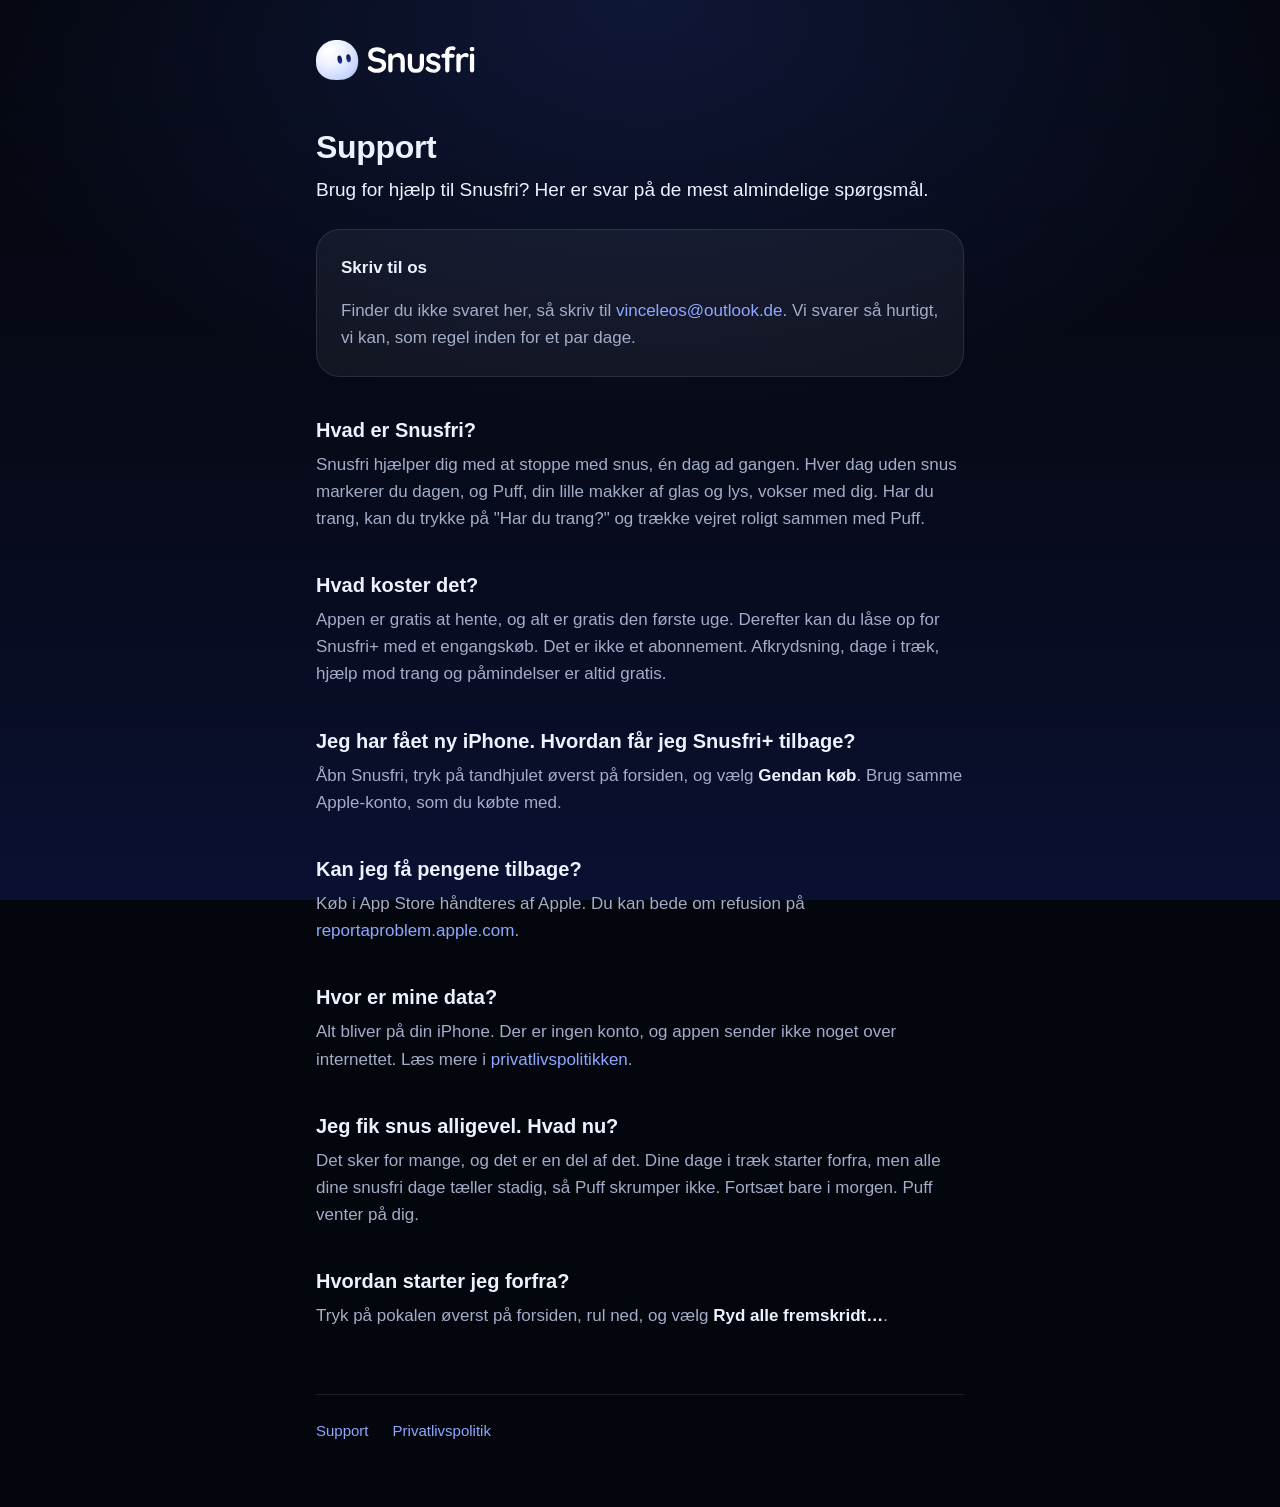
==== support/index.html @ defacceb "Add Snusfri support and privacy pages Co-Authored-By: Claude Opus 5.5 <noreply@anthropic.com>" ====
<!doctype html>
<html lang="da">
<head>
  <meta charset="utf-8">
  <meta name="viewport" content="width=device-width, initial-scale=1">
  <title>Support – Snusfri</title>
  <meta name="description" content="Hjælp til Snusfri: spørgsmål, køb af Snusfri+ og kontakt.">
  <link rel="icon" href="../favicon.png">
  <link rel="apple-touch-icon" href="../apple-touch-icon.png">
  <link rel="stylesheet" href="../style.css">
</head>
<body>
<main>
  <header><a href="../"><img src="../logo.svg" alt="Snusfri"></a></header>

  <h1>Support</h1>
  <p class="lead">Brug for hjælp til Snusfri? Her er svar på de mest almindelige spørgsmål.</p>

  <div class="card">
    <p><strong>Skriv til os</strong></p>
    <p>Finder du ikke svaret her, så skriv til <a href="mailto:vinceleos@outlook.de">vinceleos@outlook.de</a>. Vi svarer så hurtigt, vi kan, som regel inden for et par dage.</p>
  </div>

  <h2>Hvad er Snusfri?</h2>
  <p>Snusfri hjælper dig med at stoppe med snus, én dag ad gangen. Hver dag uden snus markerer du dagen, og Puff, din lille makker af glas og lys, vokser med dig. Har du trang, kan du trykke på "Har du trang?" og trække vejret roligt sammen med Puff.</p>

  <h2>Hvad koster det?</h2>
  <p>Appen er gratis at hente, og alt er gratis den første uge. Derefter kan du låse op for Snusfri+ med et engangskøb. Det er ikke et abonnement. Afkrydsning, dage i træk, hjælp mod trang og påmindelser er altid gratis.</p>

  <h2>Jeg har fået ny iPhone. Hvordan får jeg Snusfri+ tilbage?</h2>
  <p>Åbn Snusfri, tryk på tandhjulet øverst på forsiden, og vælg <strong>Gendan køb</strong>. Brug samme Apple-konto, som du købte med.</p>

  <h2>Kan jeg få pengene tilbage?</h2>
  <p>Køb i App Store håndteres af Apple. Du kan bede om refusion på <a href="https://reportaproblem.apple.com">reportaproblem.apple.com</a>.</p>

  <h2>Hvor er mine data?</h2>
  <p>Alt bliver på din iPhone. Der er ingen konto, og appen sender ikke noget over internettet. Læs mere i <a href="../privacy/">privatlivspolitikken</a>.</p>

  <h2>Jeg fik snus alligevel. Hvad nu?</h2>
  <p>Det sker for mange, og det er en del af det. Dine dage i træk starter forfra, men alle dine snusfri dage tæller stadig, så Puff skrumper ikke. Fortsæt bare i morgen. Puff venter på dig.</p>

  <h2>Hvordan starter jeg forfra?</h2>
  <p>Tryk på pokalen øverst på forsiden, rul ned, og vælg <strong>Ryd alle fremskridt…</strong>.</p>

  <footer class="links">
    <a href="../support/">Support</a>
    <a href="../privacy/">Privatlivspolitik</a>
  </footer>
</main>
</body>
</html>
---- style.css ----
:root {
  --night: #04060d;
  --dusk: #0a1031;
  --ink: #eef1ff;
  --graphite: #a3acc8;
  --iris: #8ea8ff;
  --pane: rgba(238, 241, 255, 0.05);
  --rim: rgba(238, 241, 255, 0.1);
}

* { box-sizing: border-box; }

html { background: var(--night); }

body {
  margin: 0;
  min-height: 100vh;
  color: var(--ink);
  font: 17px/1.6 -apple-system, BlinkMacSystemFont, "SF Pro Text", "Segoe UI", Roboto, sans-serif;
  background:
    radial-gradient(ellipse 80% 40% at 50% 0%, rgba(61, 100, 242, 0.18), transparent 70%),
    linear-gradient(180deg, var(--night) 0%, #070a19 50%, var(--dusk) 100%) fixed;
  -webkit-font-smoothing: antialiased;
}

main {
  max-width: 680px;
  margin: 0 auto;
  padding: 40px 16px 64px;
}

header { margin-bottom: 40px; }
header a { display: inline-block; }
header img { height: 40px; width: auto; display: block; }

h1 {
  font-size: 32px;
  line-height: 1.2;
  margin: 0 0 8px;
  letter-spacing: -0.01em;
}

h2 {
  font-size: 20px;
  line-height: 1.3;
  margin: 40px 0 8px;
}

p, li { color: var(--graphite); }
p { margin: 0 0 16px; }
ul { padding-left: 20px; margin: 0 0 16px; }
li { margin-bottom: 8px; }
strong { color: var(--ink); font-weight: 600; }

a { color: var(--iris); text-decoration: none; }
a:hover { text-decoration: underline; }

.lead { font-size: 19px; color: var(--ink); }
.muted { font-size: 15px; }

.card {
  background: var(--pane);
  border: 1px solid var(--rim);
  border-radius: 24px;
  padding: 24px;
  margin: 24px 0;
}
.card p:last-child { margin-bottom: 0; }

.links { display: flex; flex-wrap: wrap; gap: 8px 24px; }

footer {
  margin-top: 64px;
  padding-top: 24px;
  border-top: 1px solid var(--rim);
  font-size: 15px;
  color: var(--graphite);
}
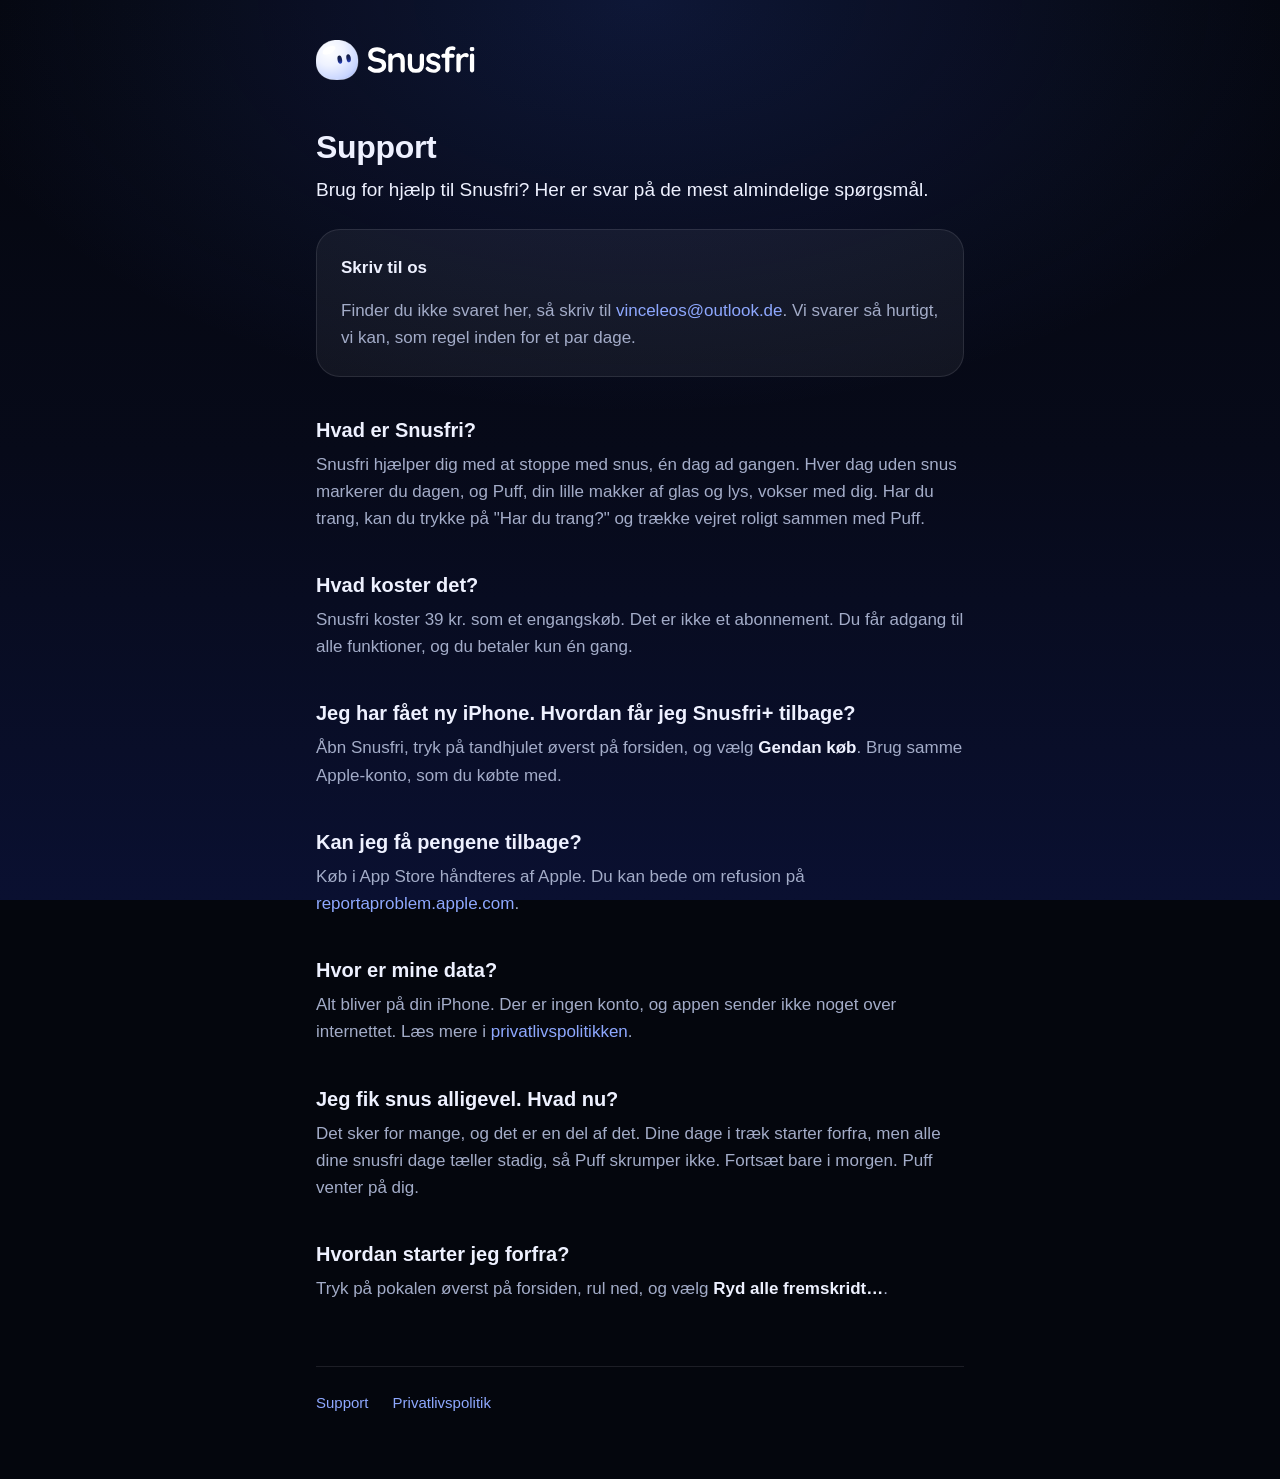
==== commit b57f7fdc: "Update index.html" ====
--- a/support/index.html
+++ b/support/index.html
@@ -25,7 +25,7 @@
   <p>Snusfri hjælper dig med at stoppe med snus, én dag ad gangen. Hver dag uden snus markerer du dagen, og Puff, din lille makker af glas og lys, vokser med dig. Har du trang, kan du trykke på "Har du trang?" og trække vejret roligt sammen med Puff.</p>
 
   <h2>Hvad koster det?</h2>
-  <p>Appen er gratis at hente, og alt er gratis den første uge. Derefter kan du låse op for Snusfri+ med et engangskøb. Det er ikke et abonnement. Afkrydsning, dage i træk, hjælp mod trang og påmindelser er altid gratis.</p>
+  <p>Snusfri koster 39 kr. som et engangskøb. Det er ikke et abonnement. Du får adgang til alle funktioner, og du betaler kun én gang.</p>
 
   <h2>Jeg har fået ny iPhone. Hvordan får jeg Snusfri+ tilbage?</h2>
   <p>Åbn Snusfri, tryk på tandhjulet øverst på forsiden, og vælg <strong>Gendan køb</strong>. Brug samme Apple-konto, som du købte med.</p>
